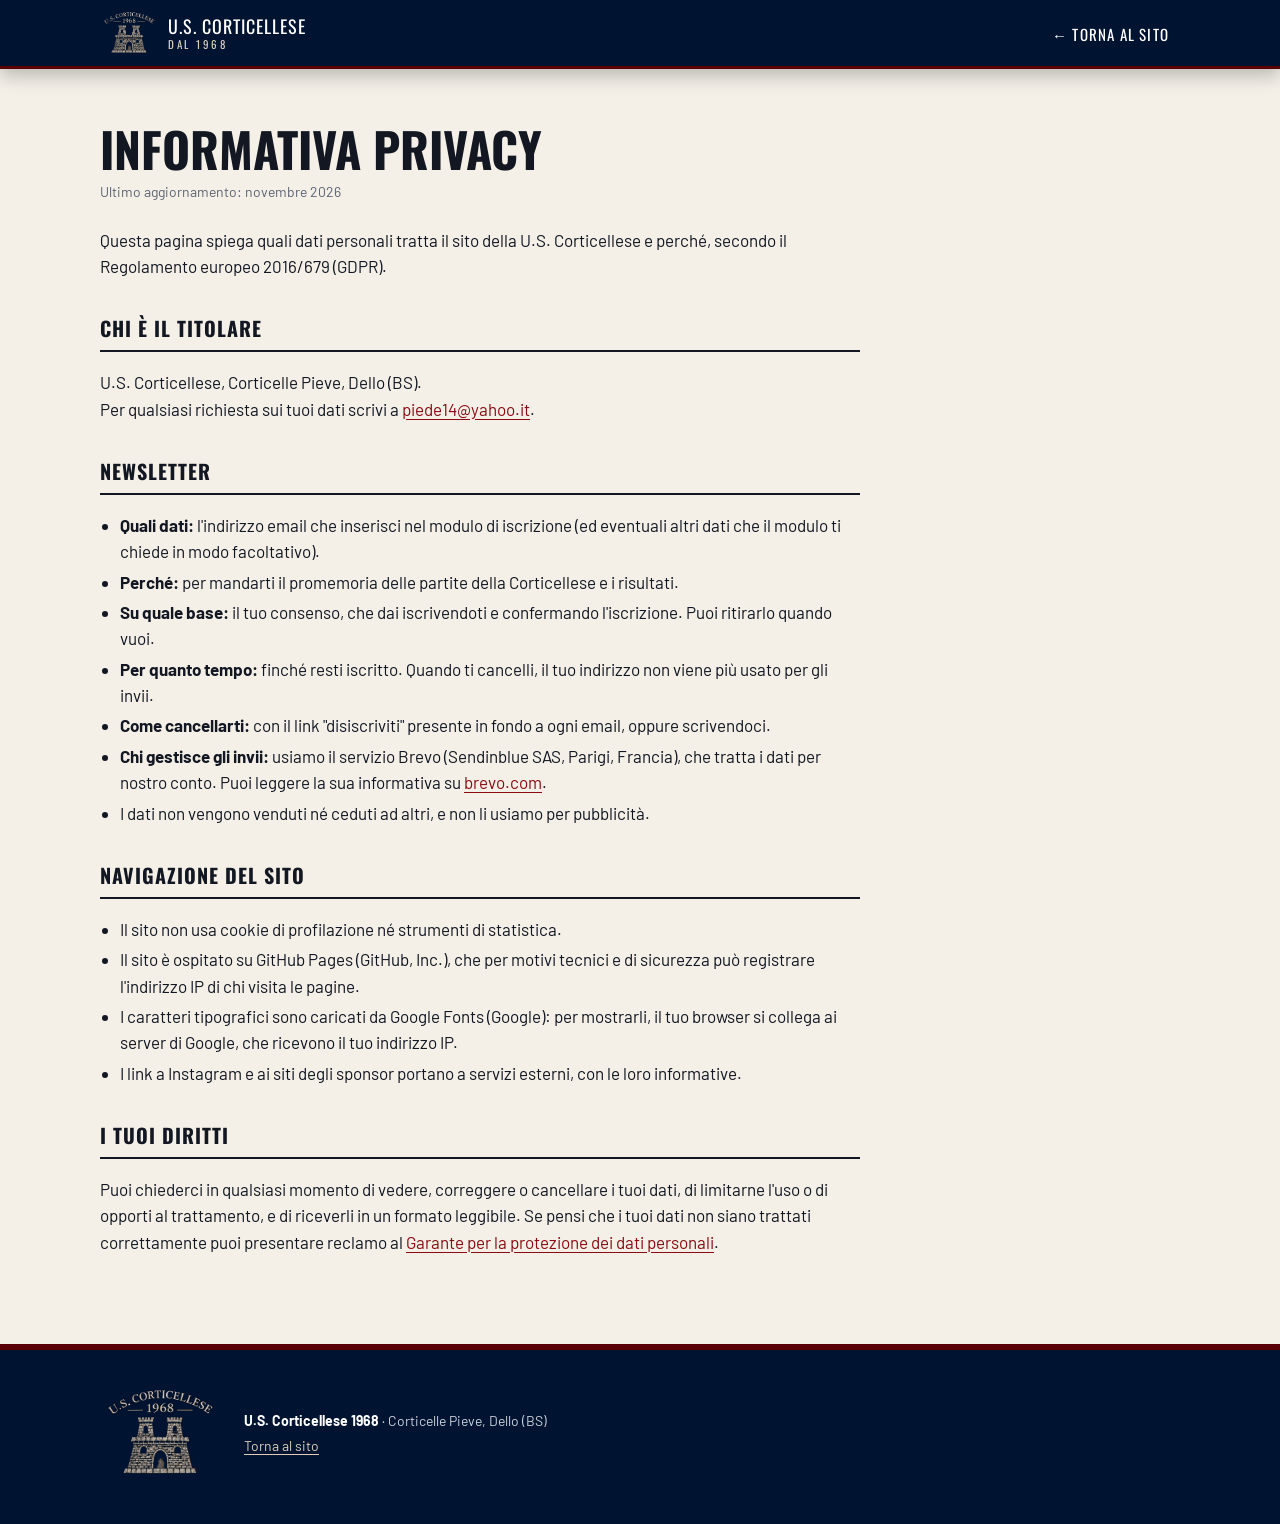
==== privacy.html @ 7b756bc3 "Add files via upload" ====
<!doctype html>
<html lang="it">
<head>
  <meta charset="utf-8">
  <meta name="viewport" content="width=device-width, initial-scale=1">
  <title>Informativa privacy · U.S. Corticellese 1968</title>
  <meta name="theme-color" content="#001331">
  <link rel="icon" href="stemma.png">
  <link rel="preconnect" href="https://fonts.googleapis.com">
  <link rel="preconnect" href="https://fonts.gstatic.com" crossorigin>
  <link href="https://fonts.googleapis.com/css2?family=Oswald:wght@500;600;700&family=Barlow:wght@400;500;600;700&display=swap" rel="stylesheet">
  <link rel="stylesheet" href="style.css">
  <style>
    .testo-legale { max-width: 760px; padding: 56px 0 72px; }
    .testo-legale h1 { font-family: var(--display); text-transform: uppercase; font-size: clamp(34px, 5vw, 48px); line-height: 1; margin: 0 0 8px; }
    .testo-legale h2 { font-family: var(--display); text-transform: uppercase; letter-spacing: 1px; font-size: 20px; margin: 34px 0 8px; border-bottom: 2px solid var(--inchiostro); padding-bottom: 6px; }
    .testo-legale ul { padding-left: 20px; }
    .testo-legale li { margin: 4px 0; }
    .aggiornata { color: var(--tenue); font-size: 14px; margin: 0 0 24px; }
  </style>
</head>
<body>
  <nav class="menu-alto" aria-label="Menu principale">
    <div class="contenitore menu-riga">
      <a class="menu-marchio" href="./">
        <img src="stemma.png" alt="" width="66" height="52">
        <span>U.S. Corticellese<small>dal 1968</small></span>
      </a>
      <ul class="menu-voci" style="display:flex;position:static;flex-direction:row;padding:0;border:0;margin-left:auto">
        <li><a href="./">← Torna al sito</a></li>
      </ul>
    </div>
  </nav>

  <main class="contenitore">
    <article class="testo-legale">
      <h1>Informativa privacy</h1>
      <p class="aggiornata">Ultimo aggiornamento: novembre 2026</p>

      <p>Questa pagina spiega quali dati personali tratta il sito della U.S. Corticellese e perché,
        secondo il Regolamento europeo 2016/679 (GDPR).</p>

      <h2>Chi è il titolare</h2>
      <p>U.S. Corticellese, Corticelle Pieve, Dello (BS).<br>
        Per qualsiasi richiesta sui tuoi dati scrivi a <a href="mailto:piede14@yahoo.it">piede14@yahoo.it</a>.</p>

      <h2>Newsletter</h2>
      <ul>
        <li><strong>Quali dati:</strong> l'indirizzo email che inserisci nel modulo di iscrizione (ed eventuali altri dati che il modulo ti chiede in modo facoltativo).</li>
        <li><strong>Perché:</strong> per mandarti il promemoria delle partite della Corticellese e i risultati.</li>
        <li><strong>Su quale base:</strong> il tuo consenso, che dai iscrivendoti e confermando l'iscrizione. Puoi ritirarlo quando vuoi.</li>
        <li><strong>Per quanto tempo:</strong> finché resti iscritto. Quando ti cancelli, il tuo indirizzo non viene più usato per gli invii.</li>
        <li><strong>Come cancellarti:</strong> con il link "disiscriviti" presente in fondo a ogni email, oppure scrivendoci.</li>
        <li><strong>Chi gestisce gli invii:</strong> usiamo il servizio Brevo (Sendinblue SAS, Parigi, Francia), che tratta i dati per nostro conto.
          Puoi leggere la sua informativa su <a href="https://www.brevo.com/it/legal/privacypolicy/" target="_blank" rel="noopener">brevo.com</a>.</li>
        <li>I dati non vengono venduti né ceduti ad altri, e non li usiamo per pubblicità.</li>
      </ul>

      <h2>Navigazione del sito</h2>
      <ul>
        <li>Il sito non usa cookie di profilazione né strumenti di statistica.</li>
        <li>Il sito è ospitato su GitHub Pages (GitHub, Inc.), che per motivi tecnici e di sicurezza può registrare l'indirizzo IP di chi visita le pagine.</li>
        <li>I caratteri tipografici sono caricati da Google Fonts (Google): per mostrarli, il tuo browser si collega ai server di Google, che ricevono il tuo indirizzo IP.</li>
        <li>I link a Instagram e ai siti degli sponsor portano a servizi esterni, con le loro informative.</li>
      </ul>

      <h2>I tuoi diritti</h2>
      <p>Puoi chiederci in qualsiasi momento di vedere, correggere o cancellare i tuoi dati, di limitarne l'uso
        o di opporti al trattamento, e di riceverli in un formato leggibile. Se pensi che i tuoi dati non siano trattati
        correttamente puoi presentare reclamo al
        <a href="https://www.garanteprivacy.it" target="_blank" rel="noopener">Garante per la protezione dei dati personali</a>.</p>
    </article>
  </main>

  <footer class="piede">
    <div class="contenitore piede-riga">
      <img src="stemma.png" alt="" class="piede-stemma">
      <div>
        <p><strong>U.S. Corticellese 1968</strong> · Corticelle Pieve, Dello (BS)</p>
        <p><a href="./">Torna al sito</a></p>
      </div>
    </div>
  </footer>
</body>
</html>
---- style.css ----
/* =========================================================
   U.S. Corticellese 1968 — colori presi dalla grafica sociale
   ========================================================= */
:root {
  --blu: #001331;          /* blu profondo */
  --blu-2: #0a2550;
  --bordeaux: #580003;
  --bordeaux-vivo: #8a0c12;
  --pietra: #d9cfbb;       /* il beige della scritta sullo stemma */
  --carta: #f4f0e8;
  --bianco: #ffffff;
  --inchiostro: #121722;
  --tenue: #5c6372;
  --riga: #ddd6c8;
  --vinta: #1d7a45;
  --pari: #a7801f;
  --persa: #a5161c;
  --display: "Oswald", "Arial Narrow", "Helvetica Neue", sans-serif;
  --testo: "Barlow", "Helvetica Neue", Arial, sans-serif;
  --serif: "Cormorant Garamond", Georgia, serif;
}

* { box-sizing: border-box; }
html { scroll-behavior: smooth; }
body {
  margin: 0; background: var(--carta); color: var(--inchiostro);
  font-family: var(--testo); font-size: 17px; line-height: 1.55;
}
img { max-width: 100%; display: block; }
a { color: var(--bordeaux-vivo); text-underline-offset: 3px; }

.contenitore { max-width: 1120px; margin: 0 auto; padding: 0 20px; }

.occhiello {
  font-family: var(--display); text-transform: uppercase; letter-spacing: 3px;
  font-size: 13px; font-weight: 500; margin: 0 0 6px; color: var(--pietra);
}

/* ---------- Apertura con il fulmine ---------- */
.apertura { position: relative; background: var(--blu); color: var(--bianco); overflow: hidden; }
.fulmine {
  position: absolute; inset: 0; background: var(--bordeaux);
  /* stessa saetta della grafica sociale */
  clip-path: polygon(100% 0, 62% 38%, 74% 42%, 38% 78%, 50% 82%, 32% 100%, 100% 100%);
}
.apertura-griglia {
  position: relative; display: grid; grid-template-columns: 1.1fr 1fr; gap: 40px;
  align-items: center; padding-top: 48px; padding-bottom: 56px; min-height: 520px;
}
.apertura .stemma { width: 230px; margin: 0 0 18px -8px; }
.apertura h1 {
  font-family: var(--display); font-weight: 700; text-transform: uppercase;
  font-size: clamp(44px, 7vw, 84px); line-height: 0.95; margin: 0; letter-spacing: 1px;
}
.apertura .campionato { margin: 14px 0 0; color: var(--pietra); font-size: 15px; max-width: 34ch; }

/* Prossima partita: un biglietto */
.prossima {
  background: var(--carta); color: var(--inchiostro);
  box-shadow: 10px 10px 0 rgb(0 0 0 / 0.35); position: relative;
}
.prossima .testa {
  background: var(--blu); color: var(--bianco); display: flex; justify-content: space-between; gap: 10px;
  padding: 10px 18px; font-family: var(--display); text-transform: uppercase; letter-spacing: 2px; font-size: 13px;
}
.prossima .corpo { padding: 20px 22px 18px; }
.prossima .quando { font-family: var(--display); font-size: 22px; text-transform: uppercase; margin: 0; }
.prossima .ora { color: var(--bordeaux-vivo); }
.prossima .sfida { margin: 16px 0; border-top: 2px solid var(--inchiostro); border-bottom: 2px solid var(--inchiostro); }
.prossima .sfida div {
  display: flex; justify-content: space-between; align-items: baseline; gap: 10px; padding: 8px 0;
  font-family: var(--display); font-size: 26px; font-weight: 600; text-transform: uppercase; line-height: 1.1;
}
.prossima .sfida div + div { border-top: 1px dashed var(--riga); }
.prossima .sfida small { font-family: var(--testo); font-size: 12px; font-weight: 600; color: var(--tenue); letter-spacing: 1px; }
.prossima .noi { color: var(--bordeaux-vivo); }
.prossima .campo { font-size: 14px; color: var(--tenue); margin: 0; }
.prossima .conto {
  position: absolute; bottom: -16px; right: 18px; background: var(--bordeaux-vivo); color: var(--bianco);
  font-family: var(--display); text-transform: uppercase; font-size: 14px; letter-spacing: 1px;
  padding: 6px 12px; transform: rotate(3deg);
}

/* ---------- Menu in alto ---------- */
.menu-alto {
  position: sticky; top: 0; z-index: 20; background: var(--blu);
  border-bottom: 3px solid var(--bordeaux); box-shadow: 0 6px 18px rgb(0 0 0 / 0.25);
}
.menu-riga { display: flex; align-items: center; gap: 20px; min-height: 66px; }
.menu-marchio {
  display: flex; align-items: center; gap: 10px; color: var(--bianco); text-decoration: none; flex-shrink: 0;
}
.menu-marchio img { width: 58px; height: auto; }
.menu-marchio span {
  font-family: var(--display); text-transform: uppercase; font-size: 18px; letter-spacing: 1px; line-height: 1;
}
.menu-marchio small { display: block; font-size: 11px; letter-spacing: 2.5px; color: var(--pietra); margin-top: 4px; }
.menu-voci { list-style: none; margin: 0 0 0 auto; padding: 0; display: flex; align-items: center; gap: 2px; }
.menu-voci a {
  display: block; color: var(--bianco); text-decoration: none; font-family: var(--display); text-transform: uppercase;
  letter-spacing: 1.2px; font-size: 15px; padding: 22px 11px 19px; white-space: nowrap;
  border-bottom: 3px solid transparent; margin-bottom: -3px;
}
.menu-voci a:hover, .menu-voci a.attiva { border-bottom-color: var(--pietra); color: var(--pietra); }
.menu-voci .voce-insta a {
  margin: 0 0 0 10px; padding: 9px 16px; border: 2px solid var(--pietra); color: var(--pietra);
}
.menu-voci .voce-insta a:hover { background: var(--pietra); color: var(--blu); }
.menu-apri {
  display: none; margin-left: auto; align-items: center; gap: 10px; background: transparent; color: var(--bianco);
  border: 2px solid rgb(255 255 255 / 0.35); font-family: var(--display); text-transform: uppercase; letter-spacing: 1.5px;
  font-size: 15px; padding: 8px 14px; cursor: pointer;
}
.hamburger { display: grid; gap: 4px; width: 20px; }
.hamburger span { height: 2px; background: currentColor; transition: transform 0.2s ease, opacity 0.2s ease; }
.menu-apri[aria-expanded="true"] .hamburger span:nth-child(1) { transform: translateY(6px) rotate(45deg); }
.menu-apri[aria-expanded="true"] .hamburger span:nth-child(2) { opacity: 0; }
.menu-apri[aria-expanded="true"] .hamburger span:nth-child(3) { transform: translateY(-6px) rotate(-45deg); }

@media (max-width: 1060px) {
  .menu-apri { display: inline-flex; }
  .menu-voci {
    display: none; position: absolute; left: 0; right: 0; top: 100%;
    flex-direction: column; align-items: stretch; gap: 0; margin: 3px 0 0;
    background: var(--blu); border-bottom: 4px solid var(--bordeaux); padding: 6px 0 14px;
  }
  .menu-alto.aperto .menu-voci { display: flex; }
  .menu-voci a {
    padding: 14px 20px; border-bottom: 1px solid rgb(255 255 255 / 0.08); margin: 0; font-size: 18px;
  }
  .menu-voci a:hover, .menu-voci a.attiva { border-bottom-color: rgb(255 255 255 / 0.08); background: rgb(255 255 255 / 0.05); }
  .menu-voci .voce-insta a { margin: 14px 20px 0; text-align: center; }
}
@media (max-width: 420px) {
  .menu-marchio span { font-size: 15px; }
  .menu-marchio img { width: 48px; }
}

/* ---------- Sezioni ---------- */
.sezione { padding: 72px 0; scroll-margin-top: 80px; }
#diventa-sponsor { scroll-margin-top: 100px; }
.sezione.chiara { background: var(--bianco); }
.titolo-sezione {
  display: flex; align-items: baseline; gap: 16px; flex-wrap: wrap;
  border-bottom: 3px solid var(--inchiostro); padding-bottom: 10px; margin-bottom: 28px;
}
.numero-sezione { font-family: var(--display); color: var(--bordeaux-vivo); font-size: 18px; letter-spacing: 1px; }
.titolo-sezione h2 {
  font-family: var(--display); text-transform: uppercase; font-size: clamp(34px, 5vw, 52px);
  line-height: 1; margin: 0; letter-spacing: 1px;
}
.titolo-sezione .filtri { margin-left: auto; }
.sottotitolo {
  font-family: var(--display); text-transform: uppercase; letter-spacing: 1.5px; font-size: 18px; margin: 0 0 12px;
}
.riga-titolo { display: flex; justify-content: space-between; align-items: center; gap: 12px; margin-bottom: 12px; }
.riga-titolo .sottotitolo { margin: 0; }
select {
  font: inherit; font-size: 14px; color: var(--inchiostro); background: var(--bianco);
  border: 2px solid var(--inchiostro); border-radius: 0; padding: 6px 10px;
}

/* Numeri della stagione */
.numeri {
  display: grid; grid-template-columns: repeat(5, 1fr); background: var(--blu); color: var(--bianco); margin-bottom: 48px;
}
.numeri > div { padding: 22px 22px 18px; border-left: 1px solid rgb(255 255 255 / 0.14); }
.numeri > div:first-child { border-left: 0; background: var(--bordeaux); }
.numeri .valore { font-family: var(--display); font-size: 46px; font-weight: 600; line-height: 1; }
.numeri .valore sup { font-size: 20px; }
.numeri .didascalia { font-size: 13px; color: var(--pietra); text-transform: uppercase; letter-spacing: 1px; margin-top: 6px; }
.forma { display: flex; gap: 4px; margin-top: 8px; }

.due-colonne { display: grid; grid-template-columns: 1fr 1fr; gap: 48px; }

/* Partite */
.partite { list-style: none; margin: 0; padding: 0; border-top: 2px solid var(--inchiostro); }
.partita {
  display: grid; grid-template-columns: 88px 1fr 34px; gap: 14px; align-items: center;
  padding: 12px 0; border-bottom: 1px solid var(--riga);
}
.partita .data { font-family: var(--display); text-transform: uppercase; font-size: 15px; line-height: 1.15; }
.partita .data small { display: block; font-family: var(--testo); font-size: 13px; color: var(--tenue); text-transform: none; }
.partita .squadre { min-width: 0; }
.partita .riga-squadra { display: flex; justify-content: space-between; gap: 10px; font-weight: 500; }
.partita .nome { overflow: hidden; text-overflow: ellipsis; white-space: nowrap; }
.partita .nome.noi { font-weight: 700; color: var(--bordeaux-vivo); }
.partita .gol { font-family: var(--display); font-weight: 600; font-size: 19px; line-height: 1.25; }
.partita .extra { grid-column: 2 / -1; font-size: 13px; color: var(--tenue); display: flex; flex-wrap: wrap; gap: 4px 10px; }
.partita.nascosta { display: none; }
.girone .partita { grid-template-columns: 1fr; padding: 10px 0; }
.girone .partita .extra { grid-column: auto; }
.vuoto { color: var(--tenue); font-style: italic; padding: 12px 0; }

.calendario { display: grid; grid-template-columns: 1fr 1fr; column-gap: 48px; border-top: 0; }
.calendario .partita { border-top: 0; }
.calendario .partita.giocata .data { color: var(--tenue); }

.esito {
  width: 30px; height: 30px; display: grid; place-items: center; color: var(--bianco);
  font-family: var(--display); font-weight: 600; font-size: 15px;
}
.esito.V { background: var(--vinta); }
.esito.N { background: var(--pari); }
.esito.P { background: var(--persa); }
.forma .esito { width: 26px; height: 26px; font-size: 13px; }

.etichetta {
  display: inline-block; font-size: 11px; font-weight: 700; text-transform: uppercase; letter-spacing: 0.6px;
  padding: 1px 6px; border: 1px solid currentColor;
}
.etichetta.ufficioso { color: var(--persa); }
.etichetta.spostata { color: var(--pari); }

/* Filtri */
.filtri { display: inline-flex; border: 2px solid var(--inchiostro); }
.filtri button {
  border: 0; background: transparent; color: var(--inchiostro); font-family: var(--display); text-transform: uppercase;
  letter-spacing: 1px; font-size: 14px; padding: 7px 14px; cursor: pointer;
}
.filtri button + button { border-left: 2px solid var(--inchiostro); }
.filtri button.attivo { background: var(--inchiostro); color: var(--bianco); }

/* Classifica */
.tabella-scroll { overflow-x: auto; }
.classifica { width: 100%; border-collapse: collapse; font-variant-numeric: tabular-nums; background: var(--bianco); }
.classifica th {
  background: var(--blu); color: var(--bianco); font-family: var(--display); font-weight: 500;
  text-transform: uppercase; letter-spacing: 1px; font-size: 14px; padding: 12px 10px;
}
.classifica td { padding: 11px 10px; text-align: center; border-bottom: 1px solid var(--riga); }
.classifica .sx { text-align: left; }
.classifica td.pos { font-family: var(--display); font-size: 18px; color: var(--tenue); }
.classifica td.punti { font-family: var(--display); font-size: 20px; font-weight: 600; }
.classifica tbody tr:nth-child(even) td { background: #faf8f3; }
.classifica tr.noi td { background: var(--bordeaux) !important; color: var(--bianco); font-weight: 700; }
.classifica tr.noi td.pos { color: var(--pietra); }
.nota { font-size: 14px; color: var(--tenue); }

/* ---------- Chi siamo ---------- */
.storia { background: var(--blu); color: var(--bianco); position: relative; overflow: hidden; }
.storia::before {
  content: ""; position: absolute; inset: 0; background: var(--bordeaux); opacity: 0.55;
  clip-path: polygon(100% 0, 86% 18%, 92% 20%, 76% 40%, 100% 40%);
}
.storia .contenitore { position: relative; }
.titolo-sezione.chiaro { border-bottom-color: var(--pietra); }
.titolo-sezione.chiaro .numero-sezione { color: var(--pietra); }
.storia a { color: var(--pietra); }

.storia-apertura { display: grid; grid-template-columns: 380px 1fr; gap: 56px; align-items: center; }
.cimelio {
  margin: 0; background: var(--carta); padding: 16px 16px 12px; transform: rotate(-2.5deg);
  box-shadow: 14px 14px 0 var(--bordeaux);
}
.cimelio img { filter: sepia(0.25) contrast(1.05); }
.cimelio figcaption {
  font-family: var(--serif); font-style: italic; font-size: 18px; color: var(--inchiostro); margin-top: 8px; text-align: center;
}
.storia-testo { position: relative; }
.anno-grande {
  font-family: var(--display); font-weight: 700; font-size: clamp(110px, 16vw, 200px); line-height: 0.8; margin: 0 0 6px;
  color: transparent; -webkit-text-stroke: 2px var(--pietra); letter-spacing: 4px;
}
.storia-testo h3 { font-family: var(--display); text-transform: uppercase; font-size: 30px; margin: 0 0 12px; letter-spacing: 1px; }
.storia-testo .attacco { font-size: 20px; }

.cifre {
  display: grid; grid-template-columns: repeat(4, 1fr); margin: 64px 0 0; border-top: 1px solid rgb(255 255 255 / 0.2);
  border-bottom: 1px solid rgb(255 255 255 / 0.2);
}
.cifre > div { padding: 22px 0 22px 22px; border-left: 1px solid rgb(255 255 255 / 0.2); }
.cifre > div:first-child { border-left: 0; padding-left: 0; }
.cifre dt { font-size: 13px; text-transform: uppercase; letter-spacing: 1.5px; color: var(--pietra); }
.cifre dd { margin: 4px 0 0; font-family: var(--display); font-size: 48px; font-weight: 600; line-height: 1; display: flex; align-items: baseline; gap: 8px; }
.cifre dd small { font-family: var(--testo); font-size: 14px; font-weight: 500; color: var(--pietra); }
.cifre .colori { align-items: center; }
.cifre .colori span { width: 34px; height: 34px; border: 2px solid var(--pietra); display: inline-block; }
.cifre .colori .blu { background: var(--blu); }
.cifre .colori .bordeaux { background: var(--bordeaux); margin-left: -12px; }

.linea-tempo { list-style: none; margin: 56px 0 0; padding: 0; display: grid; grid-template-columns: repeat(4, 1fr); gap: 0; }
.linea-tempo li { border-top: 3px solid var(--pietra); padding: 18px 20px 0 0; position: relative; }
.linea-tempo li::before {
  content: ""; position: absolute; top: -10px; left: 0; width: 16px; height: 16px; background: var(--bordeaux-vivo);
  border: 3px solid var(--pietra);
}
.linea-tempo .tappa { font-family: var(--display); font-size: 34px; font-weight: 600; }
.linea-tempo p { margin: 6px 0 0; font-size: 15px; color: #dfe4ee; }
.linea-tempo strong { color: var(--bianco); }
.linea-tempo .da-scrivere { border-top-style: dashed; }

.paese { margin-top: 64px; max-width: 760px; border-left: 3px solid var(--bordeaux-vivo); padding-left: 22px; }
.paese h3 { font-family: var(--display); text-transform: uppercase; letter-spacing: 1px; margin: 0 0 6px; font-size: 22px; }
.paese p { margin: 0; color: #dfe4ee; }

/* ---------- Fascia Facebook ---------- */
.fascia-fb { background: var(--bordeaux); color: var(--bianco); padding: 44px 0; }
.fascia-riga { display: flex; align-items: center; justify-content: space-between; gap: 24px; flex-wrap: wrap; }
.fascia-fb h2 { font-family: var(--display); text-transform: uppercase; font-size: clamp(28px, 4vw, 40px); margin: 0; line-height: 1.05; }
.fascia-fb p { margin: 4px 0 0; color: var(--pietra); }

.bottone {
  display: inline-block; font-family: var(--display); text-transform: uppercase; letter-spacing: 2px; font-size: 17px;
  padding: 15px 28px; text-decoration: none; background: var(--bordeaux-vivo); color: var(--bianco);
  border: 2px solid var(--bordeaux-vivo); transition: transform 0.15s ease, box-shadow 0.15s ease;
}
.bottone:hover { transform: translate(-3px, -3px); box-shadow: 5px 5px 0 var(--inchiostro); }
.bottone.chiaro { background: var(--carta); color: var(--bordeaux); border-color: var(--carta); }
.bottone.chiaro:hover { box-shadow: 5px 5px 0 var(--blu); }

/* ---------- Newsletter ---------- */
.newsletter { background: var(--blu); color: var(--bianco); position: relative; overflow: hidden; }
.newsletter[hidden] { display: none; }
.newsletter::after {
  content: ""; position: absolute; inset: 0; background: var(--bordeaux); opacity: 0.6; pointer-events: none;
  clip-path: polygon(100% 45%, 84% 64%, 90% 66%, 72% 100%, 100% 100%);
}
.newsletter-griglia { position: relative; z-index: 1; display: grid; grid-template-columns: 1.1fr 1fr; gap: 56px; align-items: center; }
.newsletter h2 {
  font-family: var(--display); text-transform: uppercase; font-size: clamp(38px, 5.5vw, 60px); line-height: 0.98; margin: 0 0 18px;
}
.newsletter-testo { color: #dfe4ee; max-width: 52ch; margin: 0 0 26px; }
.newsletter-testo strong { color: var(--bianco); }
.newsletter-nota { font-size: 13px; color: var(--pietra); margin: 16px 0 0; }
.newsletter-nota a { color: var(--pietra); }
.anteprima-mail { display: grid; gap: 14px; }
.mail {
  background: var(--carta); color: var(--inchiostro); padding: 16px 18px 16px 22px; display: grid; gap: 3px;
  border-left: 6px solid var(--bordeaux-vivo); box-shadow: 8px 8px 0 rgb(0 0 0 / 0.35);
}
.mail:nth-child(1) { transform: rotate(-1.5deg); }
.mail:nth-child(2) { transform: rotate(1deg) translateX(24px); border-left-color: var(--vinta); }
.mail-da { font-size: 12px; text-transform: uppercase; letter-spacing: 1.5px; color: var(--tenue); font-weight: 600; }
.mail strong { font-family: var(--display); font-size: 21px; font-weight: 600; text-transform: uppercase; line-height: 1.15; }
.mail span:last-child { font-size: 14px; color: var(--tenue); }
.menu-voci li[hidden] { display: none; }
@media (max-width: 900px) {
  .newsletter-griglia { grid-template-columns: 1fr; gap: 36px; }
  .mail:nth-child(2) { transform: rotate(1deg); margin-right: 8px; }
}

/* ---------- Sponsor ---------- */
.intro-sponsor { margin: -8px 0 24px; color: var(--tenue); }
.sponsor { list-style: none; margin: 0; padding: 0; display: grid; grid-template-columns: repeat(3, 1fr); border-top: 2px solid var(--inchiostro); border-left: 1px solid var(--riga); }
.sponsor li {
  background: var(--bianco); border-right: 1px solid var(--riga); border-bottom: 1px solid var(--riga);
  padding: 34px 20px 18px; display: flex; flex-direction: column; align-items: center; text-align: center; gap: 6px; min-height: 190px;
}
.sponsor .marchio {
  font-family: var(--display); font-weight: 700; text-transform: uppercase; font-size: 26px; letter-spacing: 1px;
  color: var(--blu); line-height: 1.05; flex: 1; display: flex; align-items: center;
}
.sponsor .logo-link { flex: 1; display: flex; align-items: center; justify-content: center; width: 100%; min-height: 110px; }
.sponsor .logo { width: 100%; max-width: 230px; height: auto; max-height: 90px; object-fit: contain; }
.sponsor .logo.quadrato { width: 150px; max-height: none; margin: -14px 0; }
.sponsor .settore { font-size: 13px; color: var(--tenue); }
.sponsor .link { display: flex; gap: 14px; font-size: 14px; font-weight: 600; min-height: 22px; }
.sponsor li.scuro { background: var(--blu); }
.sponsor li.scuro .settore { color: var(--pietra); }
.sponsor li.scuro .link a { color: var(--pietra); }

.diventa-sponsor {
  margin-top: 40px; background: var(--blu); color: var(--bianco); padding: 36px 40px;
  display: flex; align-items: center; justify-content: space-between; gap: 28px; flex-wrap: wrap;
  border-left: 10px solid var(--bordeaux-vivo);
}
.diventa-sponsor h3 { font-family: var(--display); text-transform: uppercase; font-size: 32px; margin: 0 0 8px; line-height: 1.05; }
.diventa-sponsor p { margin: 0; max-width: 56ch; color: #dfe4ee; }
.diventa-sponsor .occhiello { color: var(--pietra); }

/* ---------- Piede ---------- */
.piede { background: var(--blu); color: #c9cfdb; padding: 36px 0 44px; font-size: 14px; border-top: 6px solid var(--bordeaux); }
.piede-riga { display: flex; gap: 24px; align-items: center; }
.piede-stemma { width: 120px; flex-shrink: 0; }
.piede p { margin: 4px 0; }
.piede strong { color: var(--bianco); }
.piede a { color: var(--pietra); }

/* ---------- Telefono e tablet ---------- */
@media (max-width: 900px) {
  .apertura-griglia { grid-template-columns: 1fr; min-height: 0; gap: 36px; padding-top: 36px; }
  .fulmine { clip-path: polygon(100% 28%, 70% 52%, 80% 55%, 40% 82%, 52% 85%, 30% 100%, 100% 100%); }
  .numeri { grid-template-columns: repeat(2, 1fr); }
  .numeri > div { border-top: 1px solid rgb(255 255 255 / 0.14); }
  .numeri > div:last-child { grid-column: 1 / -1; }
  .due-colonne, .calendario { grid-template-columns: 1fr; }
  .storia-apertura { grid-template-columns: 1fr; gap: 40px; }
  .cimelio { max-width: 340px; }
  .cifre { grid-template-columns: repeat(2, 1fr); }
  .cifre > div:nth-child(3) { border-left: 0; padding-left: 0; }
  .cifre > div:nth-child(n+3) { border-top: 1px solid rgb(255 255 255 / 0.2); }
  .linea-tempo { grid-template-columns: 1fr; gap: 28px; }
  .sponsor { grid-template-columns: 1fr; }
}
@media (max-width: 560px) {
  body { font-size: 16px; }
  .contenitore { padding: 0 16px; }
  .apertura .stemma { width: 180px; }
  .prossima .sfida div { font-size: 21px; }
  .prossima .corpo { padding-bottom: 26px; }
  .sezione { padding: 52px 0; }
  .titolo-sezione .filtri { margin-left: 0; }
  .partita { grid-template-columns: 70px 1fr 30px; gap: 10px; }
  .classifica .opz { display: none; }
  .classifica th, .classifica td { padding: 10px 6px; }
  .cifre dd { font-size: 38px; }
  .diventa-sponsor { padding: 28px 22px; }
  .piede-riga { flex-direction: column; align-items: flex-start; }
  .apertura-griglia { padding-bottom: 72px; }
  .prossima { box-shadow: 6px 6px 0 rgb(0 0 0 / 0.35); margin-right: 6px; }
  .prossima .testa { font-size: 11px; letter-spacing: 1px; padding: 9px 14px; white-space: nowrap; }
  .cimelio { box-shadow: 8px 8px 0 var(--bordeaux); margin-right: 10px; transform: rotate(-1.5deg); }
  .sponsor li { padding: 26px 10px 16px; min-height: 160px; min-width: 0; }
  .sponsor .marchio { font-size: 19px; overflow-wrap: anywhere; }
}
/* rete di sicurezza contro lo scorrimento orizzontale */
html, body { overflow-x: clip; }
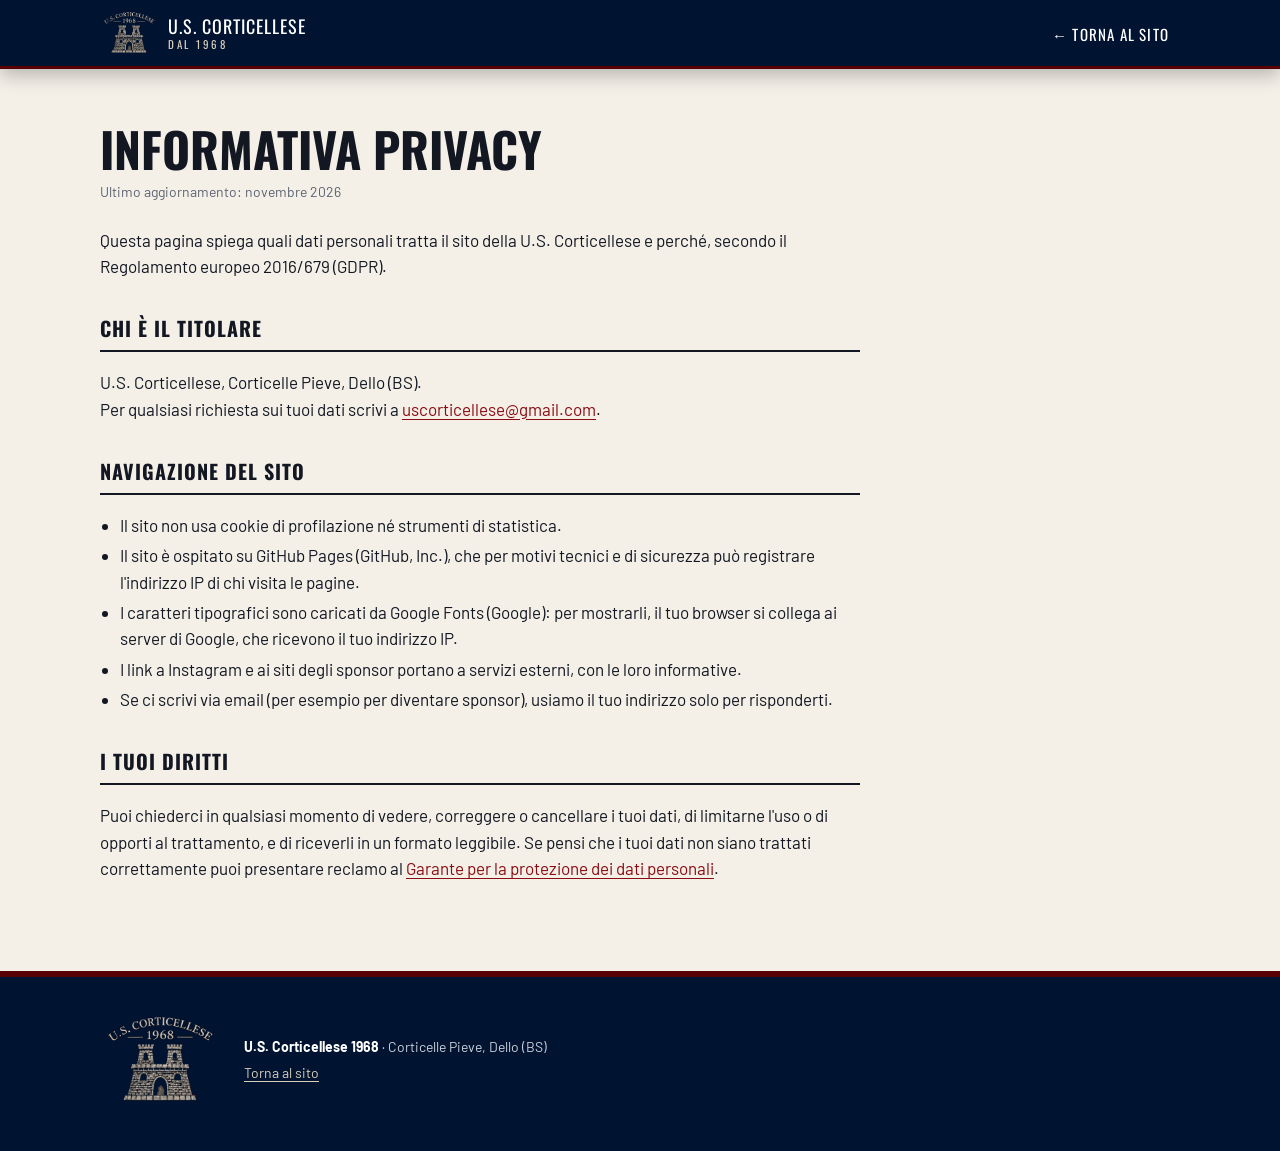
==== commit 8237a67a: "Add files via upload" ====
--- a/privacy.html
+++ b/privacy.html
@@ -42,19 +42,7 @@
 
       <h2>Chi è il titolare</h2>
       <p>U.S. Corticellese, Corticelle Pieve, Dello (BS).<br>
-        Per qualsiasi richiesta sui tuoi dati scrivi a <a href="mailto:piede14@yahoo.it">piede14@yahoo.it</a>.</p>
-
-      <h2>Newsletter</h2>
-      <ul>
-        <li><strong>Quali dati:</strong> l'indirizzo email che inserisci nel modulo di iscrizione (ed eventuali altri dati che il modulo ti chiede in modo facoltativo).</li>
-        <li><strong>Perché:</strong> per mandarti il promemoria delle partite della Corticellese e i risultati.</li>
-        <li><strong>Su quale base:</strong> il tuo consenso, che dai iscrivendoti e confermando l'iscrizione. Puoi ritirarlo quando vuoi.</li>
-        <li><strong>Per quanto tempo:</strong> finché resti iscritto. Quando ti cancelli, il tuo indirizzo non viene più usato per gli invii.</li>
-        <li><strong>Come cancellarti:</strong> con il link "disiscriviti" presente in fondo a ogni email, oppure scrivendoci.</li>
-        <li><strong>Chi gestisce gli invii:</strong> usiamo il servizio Brevo (Sendinblue SAS, Parigi, Francia), che tratta i dati per nostro conto.
-          Puoi leggere la sua informativa su <a href="https://www.brevo.com/it/legal/privacypolicy/" target="_blank" rel="noopener">brevo.com</a>.</li>
-        <li>I dati non vengono venduti né ceduti ad altri, e non li usiamo per pubblicità.</li>
-      </ul>
+        Per qualsiasi richiesta sui tuoi dati scrivi a <a href="mailto:uscorticellese@gmail.com">uscorticellese@gmail.com</a>.</p>
 
       <h2>Navigazione del sito</h2>
       <ul>
@@ -62,6 +50,7 @@
         <li>Il sito è ospitato su GitHub Pages (GitHub, Inc.), che per motivi tecnici e di sicurezza può registrare l'indirizzo IP di chi visita le pagine.</li>
         <li>I caratteri tipografici sono caricati da Google Fonts (Google): per mostrarli, il tuo browser si collega ai server di Google, che ricevono il tuo indirizzo IP.</li>
         <li>I link a Instagram e ai siti degli sponsor portano a servizi esterni, con le loro informative.</li>
+        <li>Se ci scrivi via email (per esempio per diventare sponsor), usiamo il tuo indirizzo solo per risponderti.</li>
       </ul>
 
       <h2>I tuoi diritti</h2>
